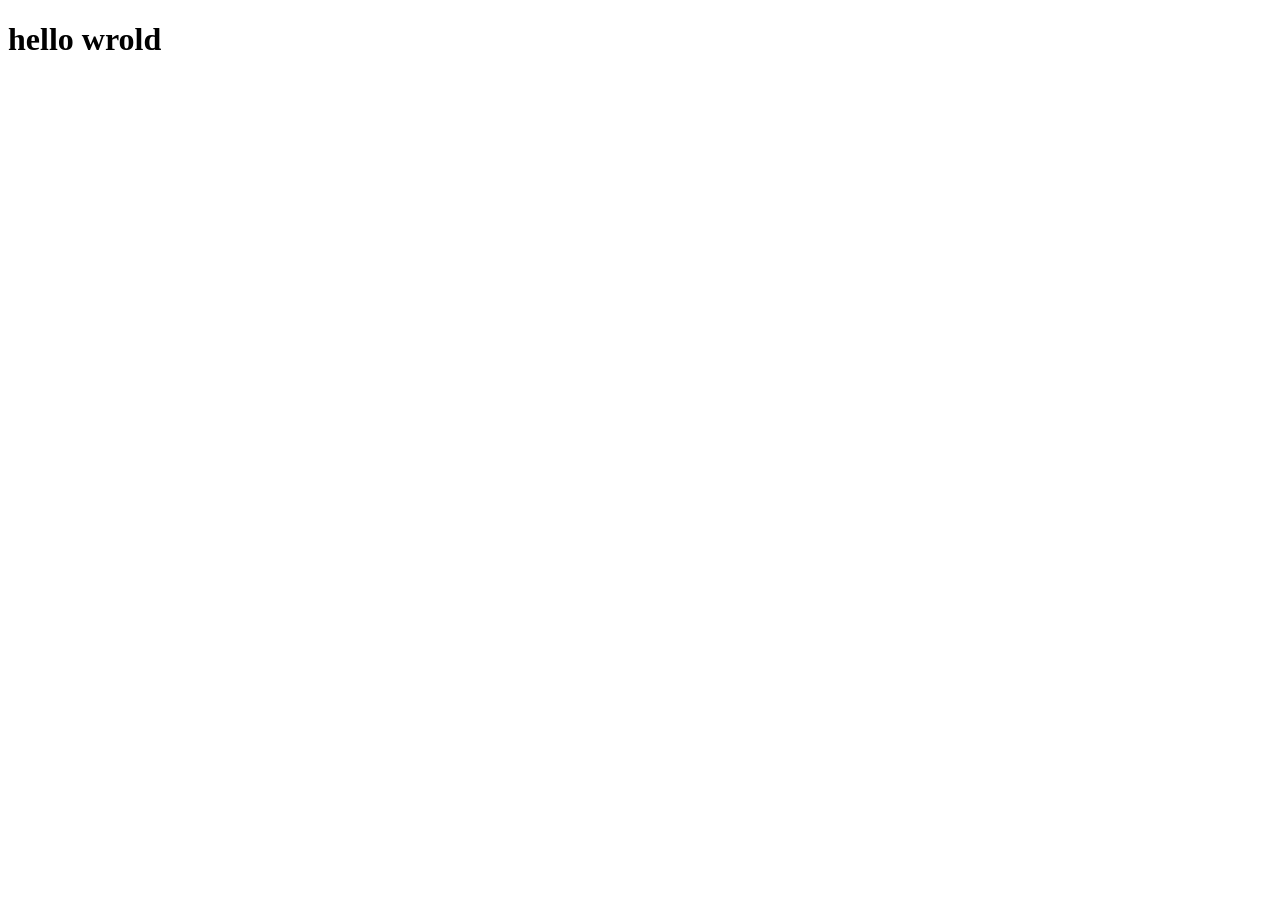
==== index.html @ a77c82dd "Added index.html" ====
<!DOCTYPE html>
<html lang="en">
<head>
    <meta charset="UTF-8">
    <meta name="viewport" content="width=device-width, initial-scale=1.0">
    <title>Document</title>
</head>
<body>
    <h1> hello wrold</h1>
</body>
</html>
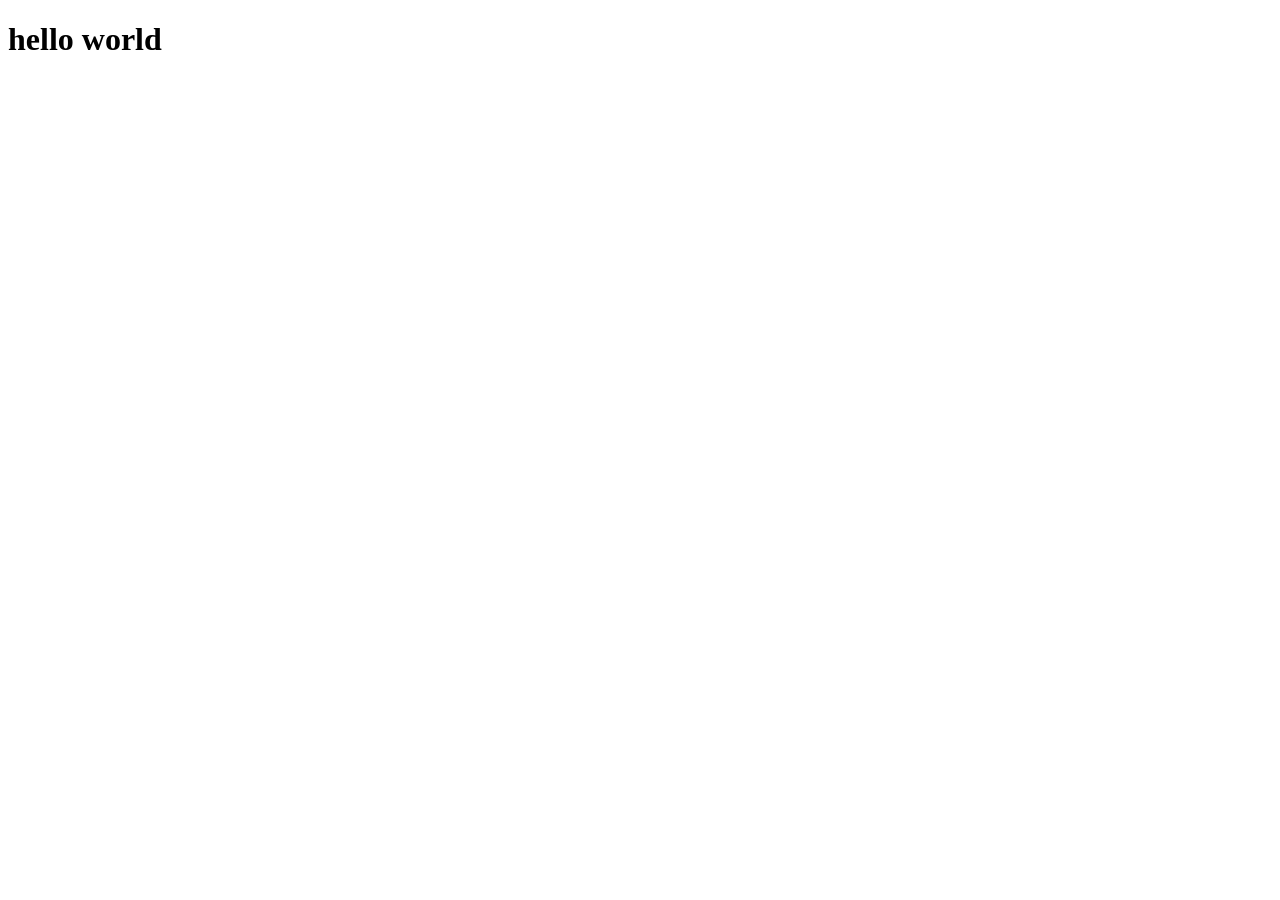
==== commit 175249b6: "typo fixed" ====
--- a/index.html
+++ b/index.html
@@ -6,6 +6,6 @@
     <title>Document</title>
 </head>
 <body>
-    <h1> hello wrold</h1>
+    <h1> hello world</h1>
 </body>
 </html>
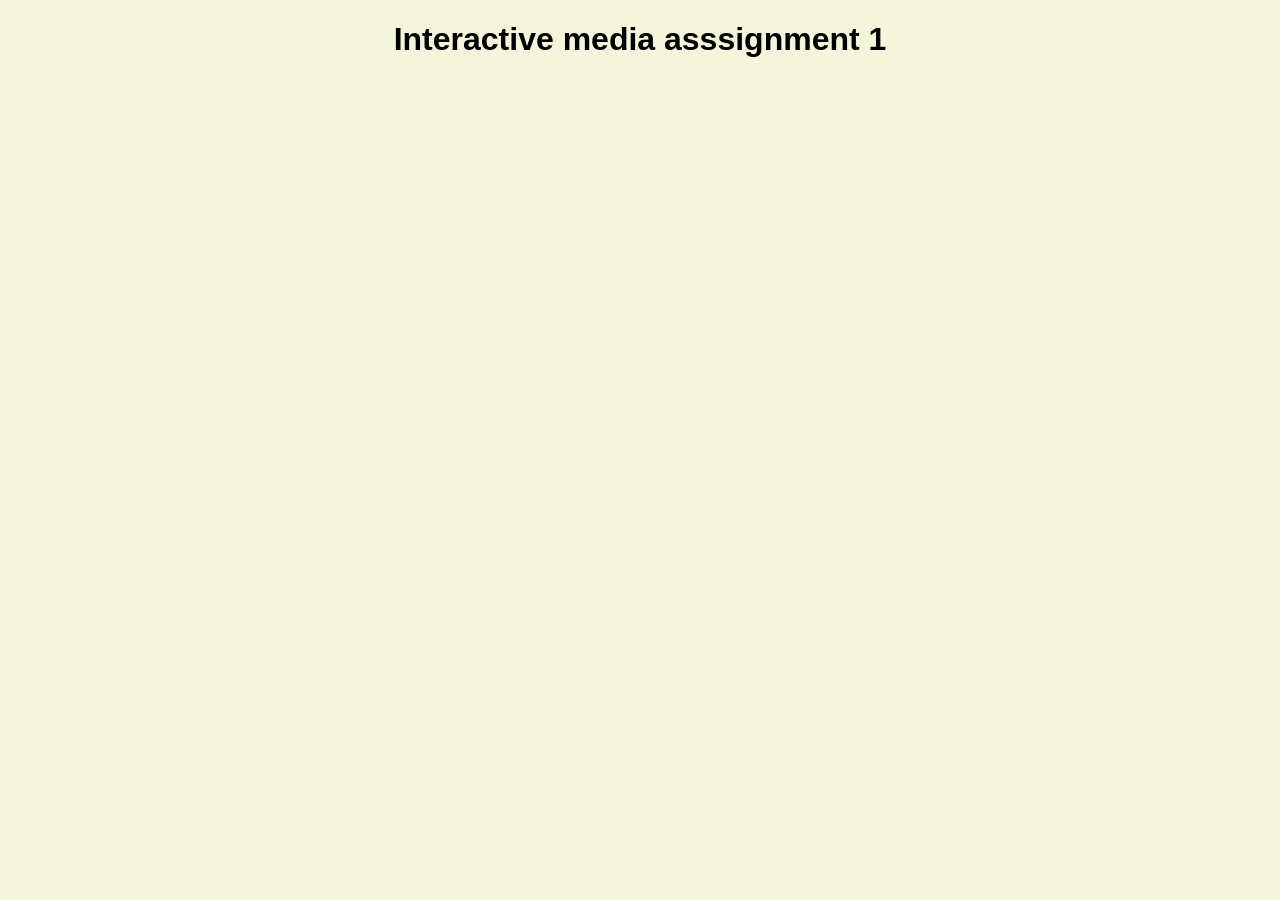
==== commit 08952c4c: "Update index.html" ====
--- a/index.html
+++ b/index.html
@@ -1,11 +1,25 @@
 <!DOCTYPE html>
 <html lang="en">
+   
 <head>
     <meta charset="UTF-8">
     <meta name="viewport" content="width=device-width, initial-scale=1.0">
-    <title>Document</title>
+    <title>Assignment 1</title>
+     <link rel="icon" type="image/png" href="./favicon.ico">
 </head>
 <body>
-    <h1> hello world</h1>
+    <h1> Interactive media asssignment 1</h1>
+    <style>  
+    body {
+        font-family: Arial, sans-serif;
+        margin: 0;
+        padding: 0;
+        background-color: beige;
+    }
+h1 { 
+    text-align: center;
+    color: black;
+}
+    </style>
 </body>
 </html>
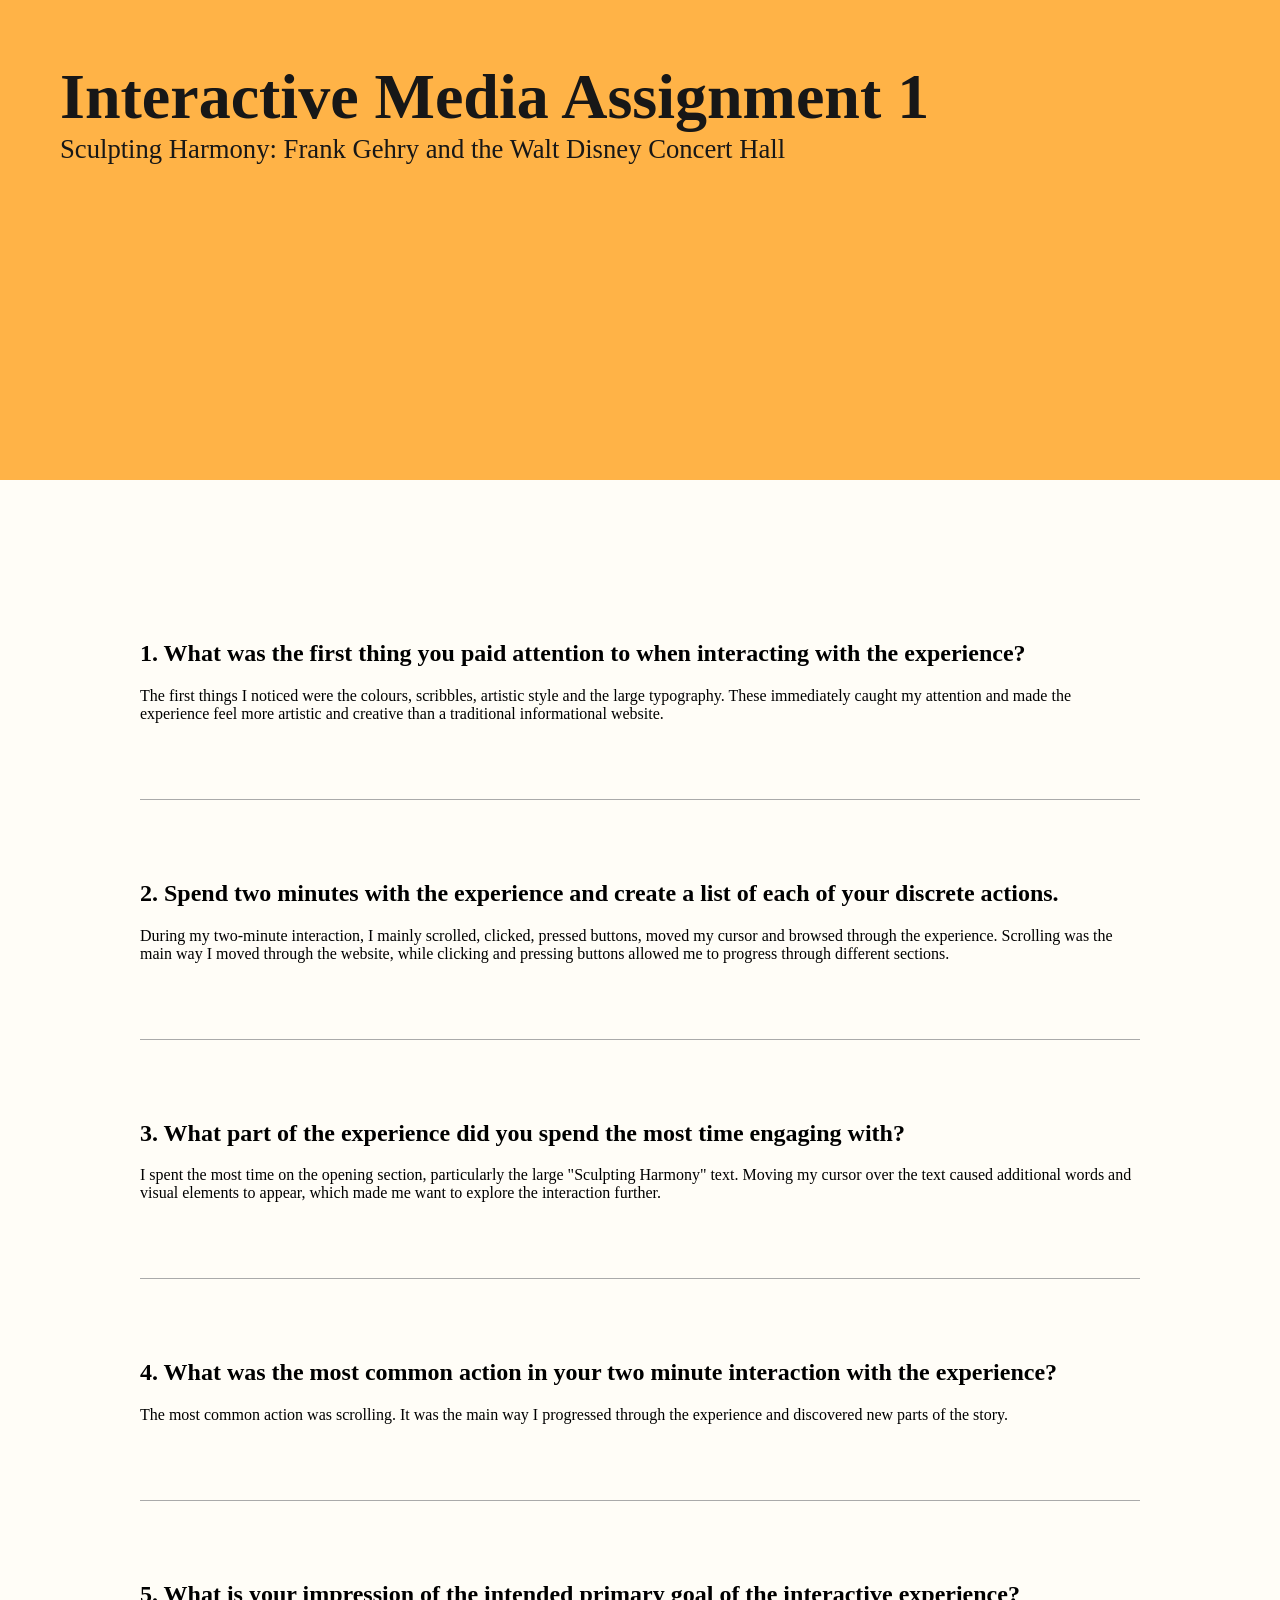
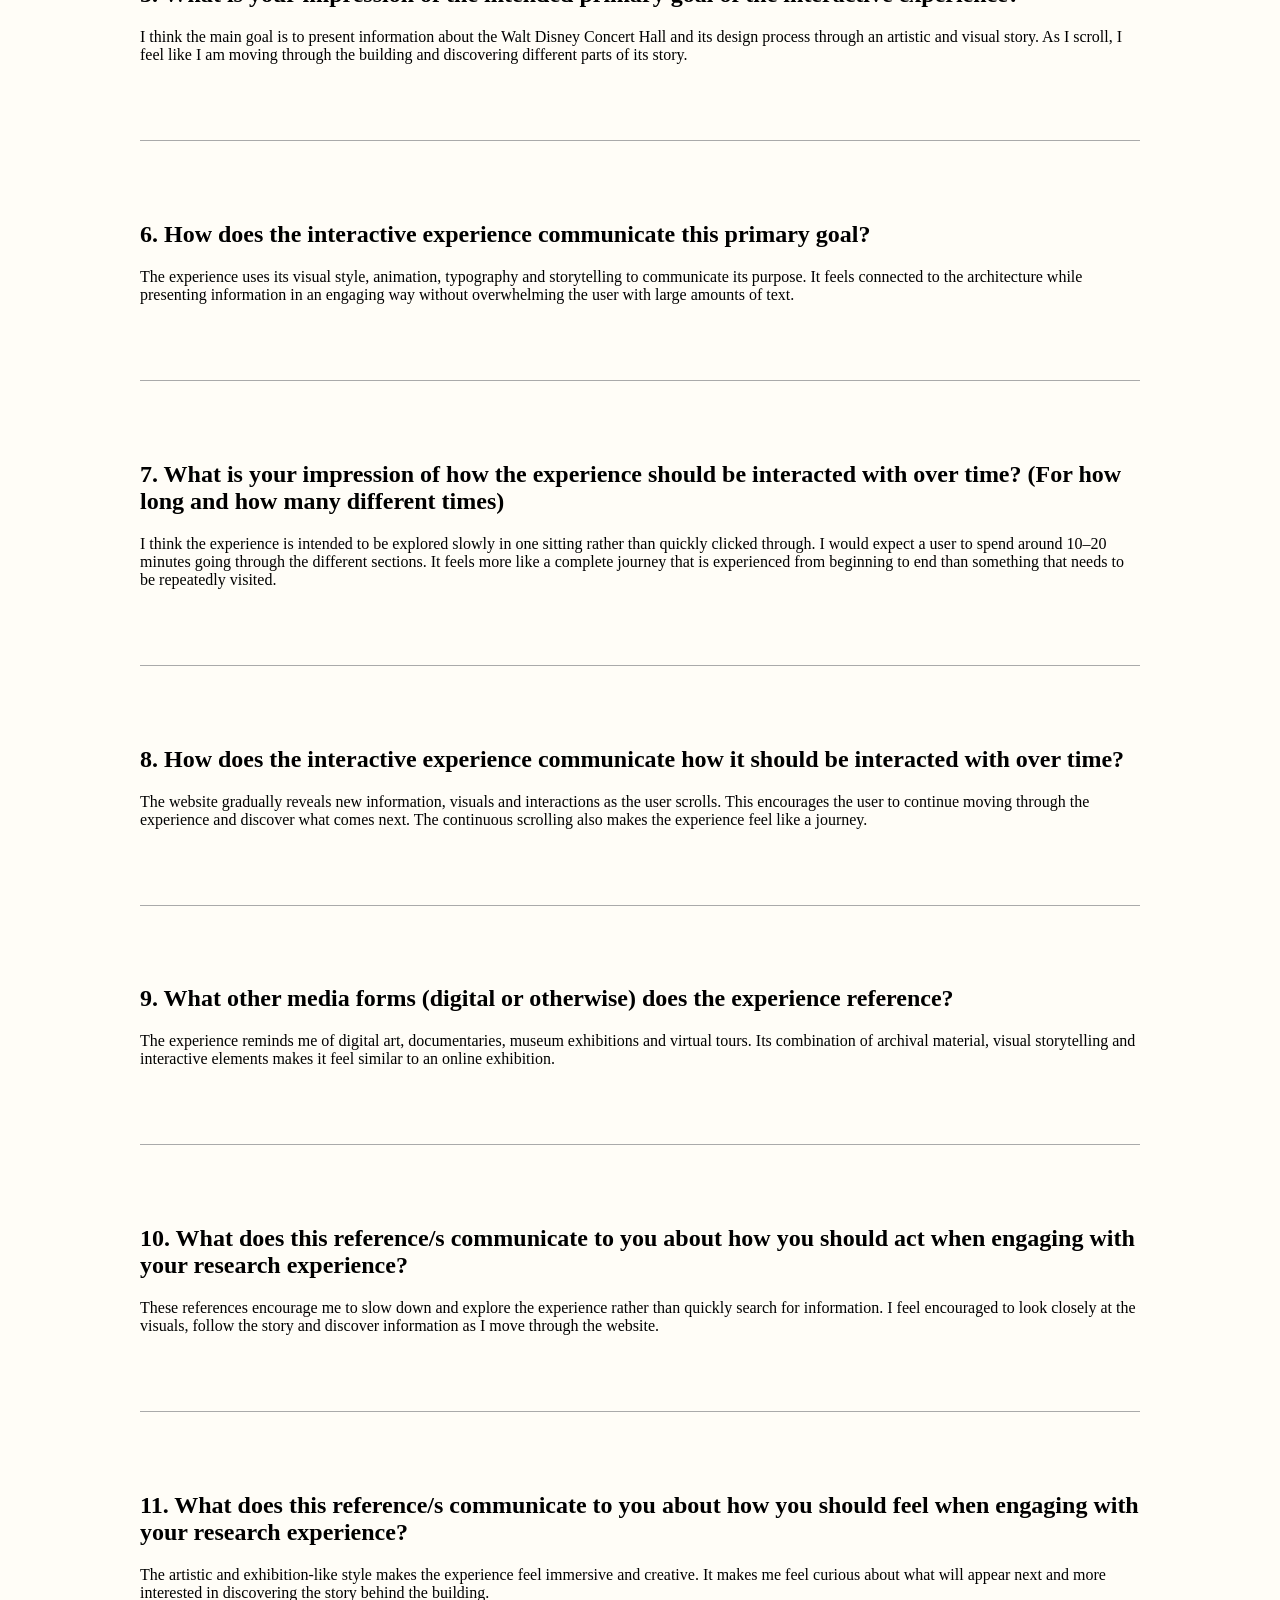
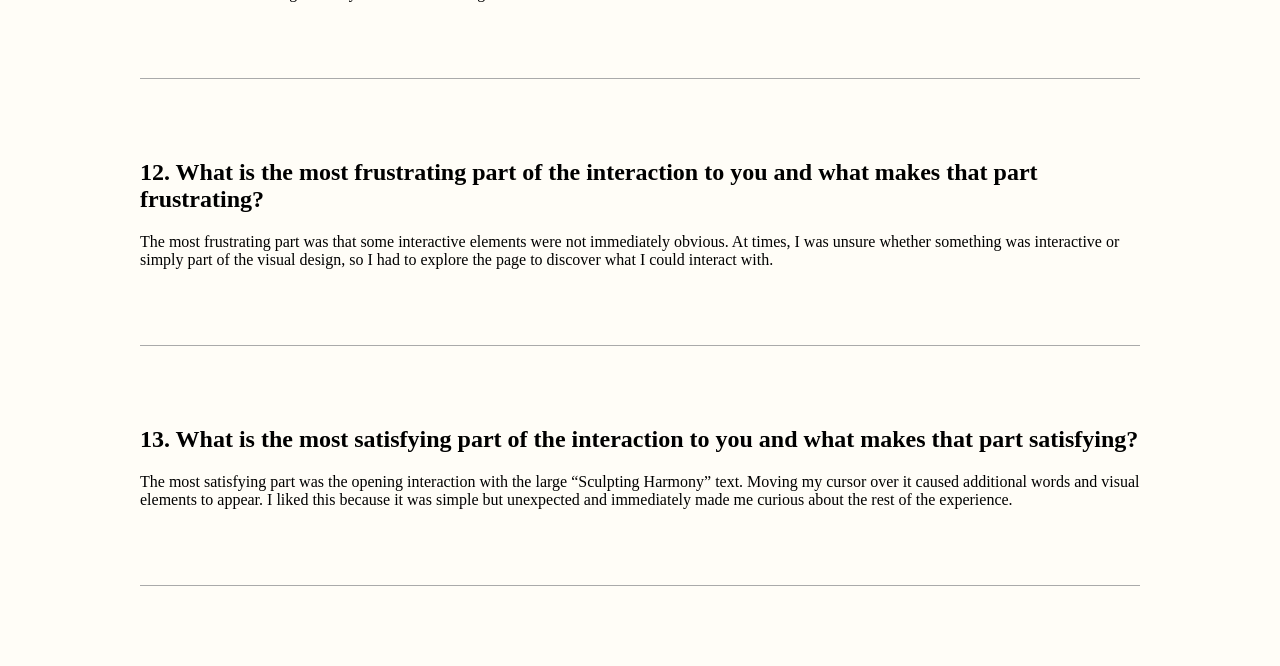
==== commit 77d918a5: "almost done i put all questions and answers, and finished the header, and the hero-title" ====
--- a/index.html
+++ b/index.html
@@ -1,25 +1,117 @@
 <!DOCTYPE html>
 <html lang="en">
-   
+
 <head>
     <meta charset="UTF-8">
     <meta name="viewport" content="width=device-width, initial-scale=1.0">
     <title>Assignment 1</title>
-     <link rel="icon" type="image/png" href="./favicon.ico">
+    <link rel="stylesheet" href="style.css">
 </head>
+
 <body>
-    <h1> Interactive media asssignment 1</h1>
-    <style>  
-    body {
-        font-family: Arial, sans-serif;
-        margin: 0;
-        padding: 0;
-        background-color: beige;
-    }
-h1 { 
-    text-align: center;
-    color: black;
-}
-    </style>
+
+    <header>
+        <h1>Interactive Media Assignment 1</h1>
+        <p>Sculpting Harmony: Frank Gehry and the Walt Disney Concert Hall</p>
+    </header>
+
+    <main>
+
+        <section>
+            <h2>1. What was the first thing you paid attention to when interacting with the experience?</h2>
+            <p>
+                The first things I noticed were the colours, scribbles, artistic style and the large typography.
+                These immediately caught my attention and made the experience feel more artistic and creative than
+                a traditional informational website.
+            </p>
+        </section>
+
+        <section>
+            <h2>2. Spend two minutes with the experience and create a list of each of your discrete actions.</h2>
+            <p>
+                During my two-minute interaction, I mainly scrolled, clicked, pressed buttons, moved my cursor and
+                browsed through the experience. Scrolling was the main way I moved through the website, while clicking
+                and pressing buttons allowed me to progress through different sections.
+            </p>
+        </section>
+
+        <section>
+            <h2>3. What part of the experience did you spend the most time engaging with?</h2>
+            <p>
+                I spent the most time on the opening section, particularly the large "Sculpting Harmony" text.
+                Moving my cursor over the text caused additional words and visual elements to appear, which made me
+                want to explore the interaction further.
+            </p>
+        </section>
+
+        <section>
+            <h2>4. What was the most common action in your two minute interaction with the experience?</h2>
+                <p>
+                    The most common action was scrolling. It was the main way I progressed through the experience and discovered new parts of the story.
+                </p>
+        </section>
+
+        <section>
+            <h2>5. What is your impression of the intended primary goal of the interactive experience?</h2>
+            <p>
+                I think the main goal is to present information about the Walt Disney Concert Hall and its design process through an artistic and visual story. As I scroll, I feel like I am moving through the building and discovering different parts of its story.
+            </p>
+        </section>
+
+        <section>
+            <h2>6. How does the interactive experience communicate this primary goal?</h2>
+            <p>
+                The experience uses its visual style, animation, typography and storytelling to communicate its purpose. It feels connected to the architecture while presenting information in an engaging way without overwhelming the user with large amounts of text.
+            </p>
+        </section>
+
+        <section>
+            <h2>7. What is your impression of how the experience should be interacted with over time? (For how long and how many different times)</h2>
+            <p>I think the experience is intended to be explored slowly in one sitting rather than quickly clicked through. I would expect a user to spend around 10–20 minutes going through the different sections. It feels more like a complete journey that is experienced from beginning to end than something that needs to be repeatedly visited.</p>
+        </section>
+
+        <section>
+            <h2>8. How does the interactive experience communicate how it should be interacted with over time?</h2>
+            <p>
+                The website gradually reveals new information, visuals and interactions as the user scrolls. This encourages the user to continue moving through the experience and discover what comes next. The continuous scrolling also makes the experience feel like a journey.
+            </p>
+        </section>
+
+        <section>
+            <h2>9. What other media forms (digital or otherwise) does the experience reference?</h2>
+            <p>
+                The experience reminds me of digital art, documentaries, museum exhibitions and virtual tours. Its combination of archival material, visual storytelling and interactive elements makes it feel similar to an online exhibition.
+
+            </p>
+        </section>
+
+        <section>
+            <h2>10. What does this reference/s communicate to you about how you should act when engaging with your research experience?</h2>
+            <p>
+                These references encourage me to slow down and explore the experience rather than quickly search for information. I feel encouraged to look closely at the visuals, follow the story and discover information as I move through the website.
+            </p>
+        </section>
+
+        <section>
+            <h2>11. What does this reference/s communicate to you about how you should feel when engaging with your research experience?</h2>
+            <p>
+                The artistic and exhibition-like style makes the experience feel immersive and creative. It makes me feel curious about what will appear next and more interested in discovering the story behind the building.
+            </p>
+        </section>
+
+        <section>
+            <h2>12. What is the most frustrating part of the interaction to you and what makes that part frustrating?</h2>
+            <p>
+                The most frustrating part was that some interactive elements were not immediately obvious. At times, I was unsure whether something was interactive or simply part of the visual design, so I had to explore the page to discover what I could interact with.
+            </p>
+        </section>
+
+        <section>
+            <h2>13. What is the most satisfying part of the interaction to you and what makes that part satisfying?</h2>
+            <p>The most satisfying part was the opening interaction with the large “Sculpting Harmony” text. Moving my cursor over it caused additional words and visual elements to appear. I liked this because it was simple but unexpected and immediately made me curious about the rest of the experience.</p>
+        </section>
+    </main>
+
 </body>
+
 </html>
--- a/style.css
+++ b/style.css
@@ -0,0 +1,51 @@
+/* first i started with putting every section that i'm gonna work on "body,header, main, section but empty, so i can understand and structure everything clearly as a begginer */
+
+:root {
+    --orange: #FFB347;
+    --black: black;
+    --cream: #FFFDF7;;
+}
+
+body {
+    margin: 0;
+    background-color: var(--cream);
+    color: var(--black);
+}
+
+header {
+    background-color: var(--orange);
+    color: #171717;
+    min-height: 40vh;
+    padding: 60px;
+    font-size: 2rem;
+
+}
+
+header h1 {
+    margin: 0;
+
+}
+
+header p {
+    margin: 0;
+    font-size: smaller;
+}
+
+main {
+    max-width: 1000px;
+    margin: 0 auto;
+    padding: 80px 40px;
+}
+
+section {
+    padding: 60px 0;
+    border-bottom: 1px solid #aaa;
+}
+
+section h2 {
+
+}
+
+section p {
+
+}
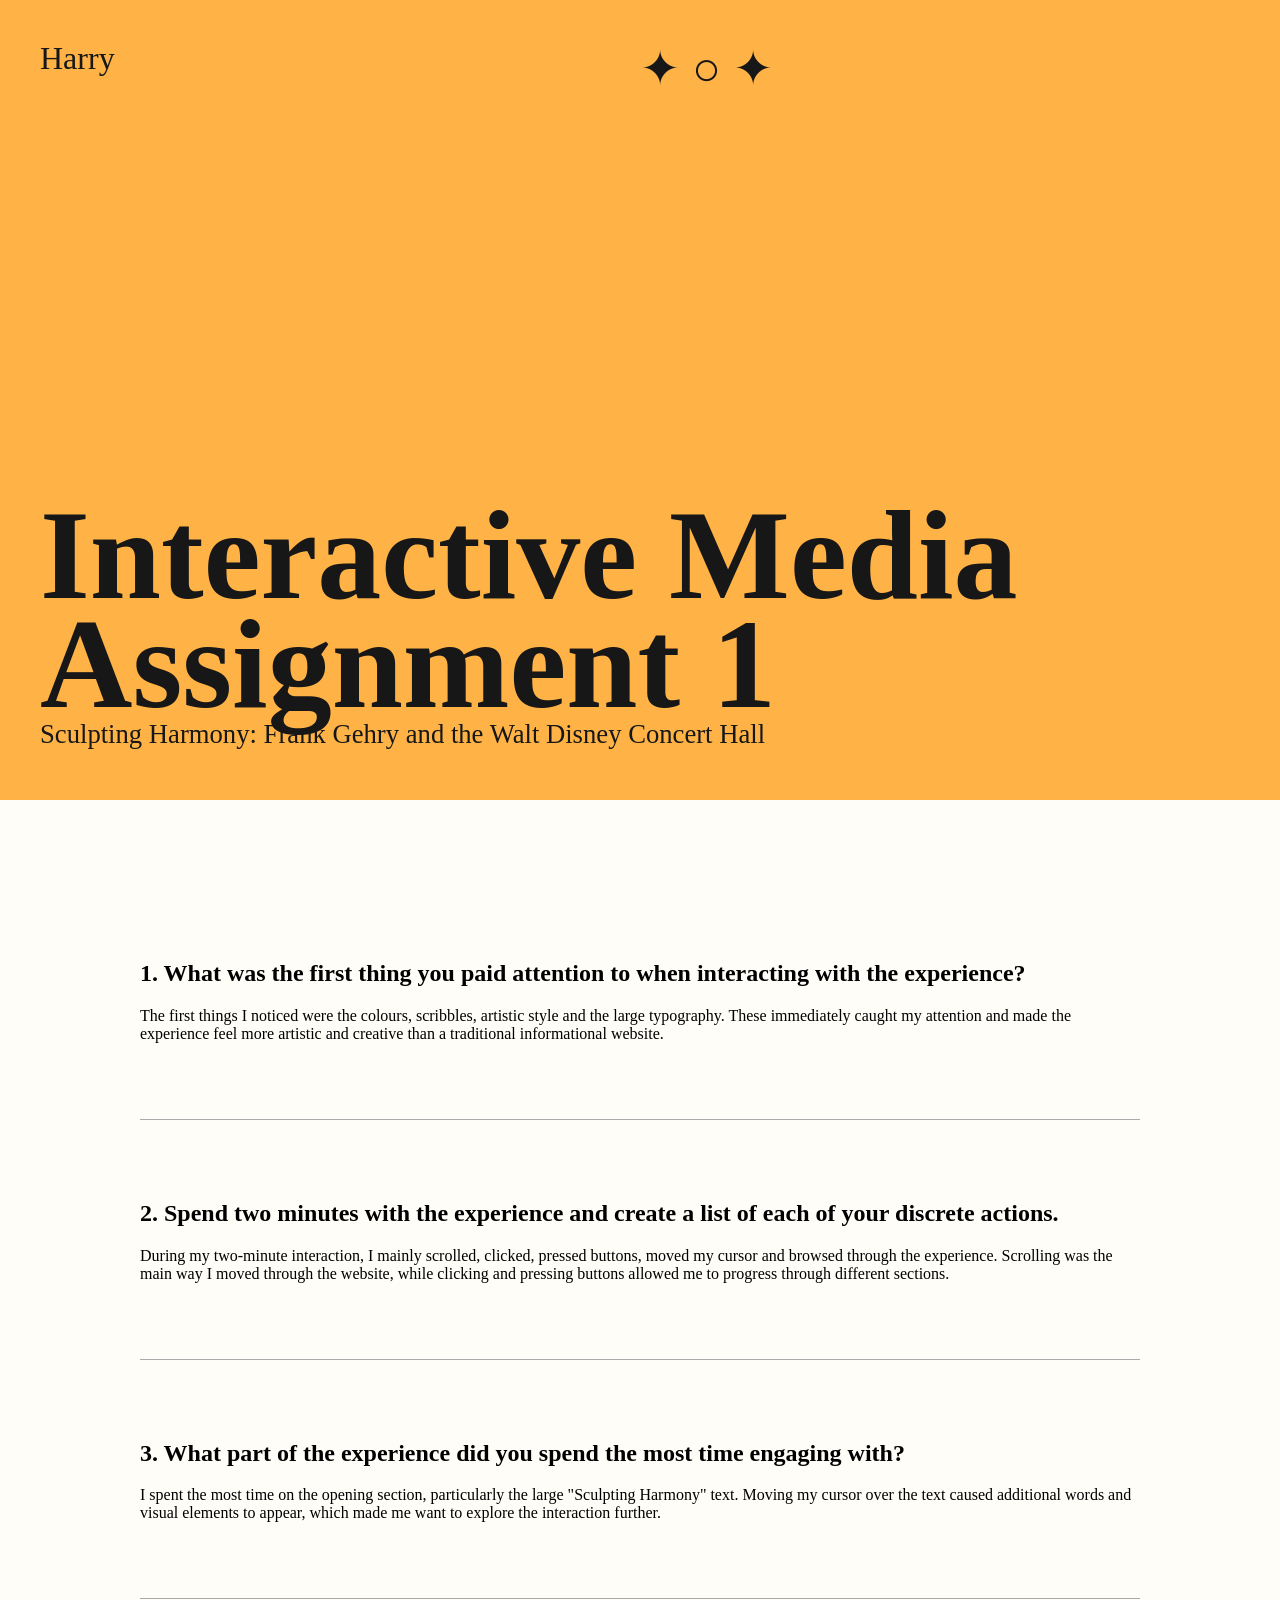
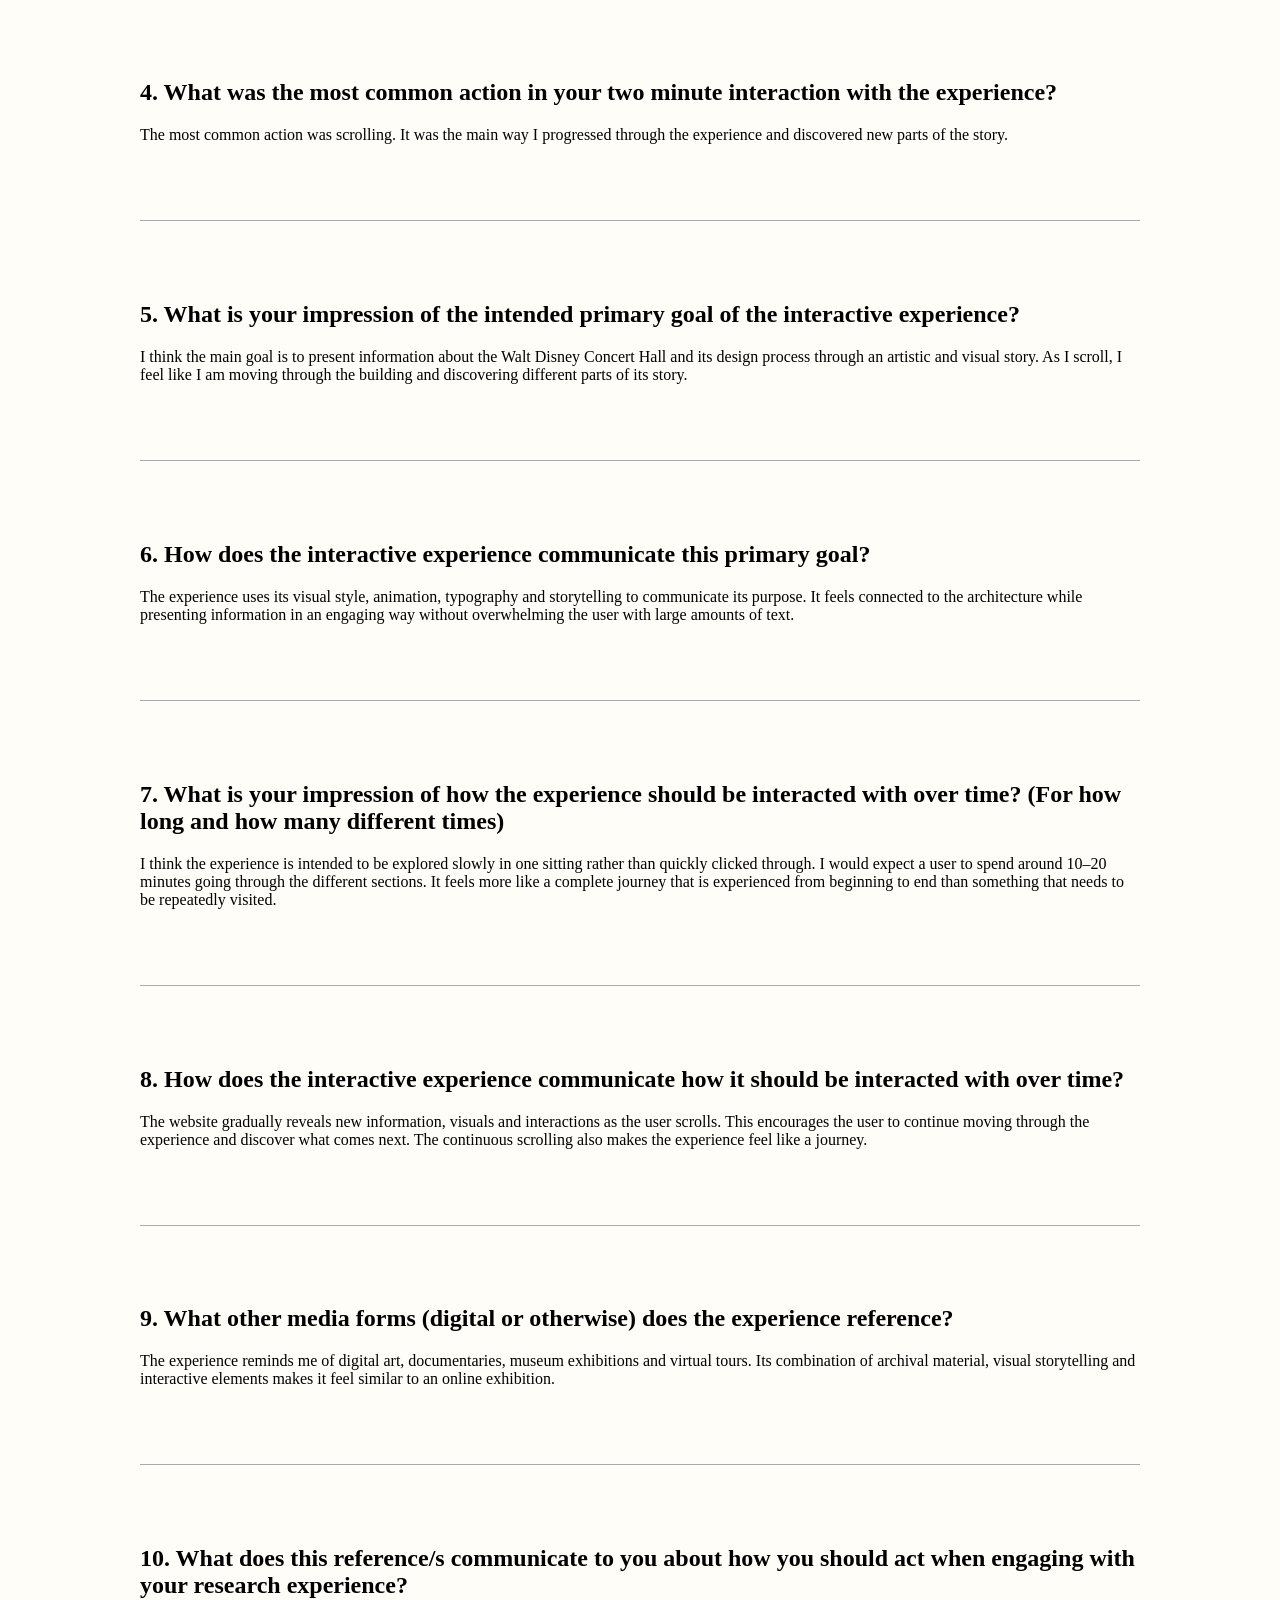
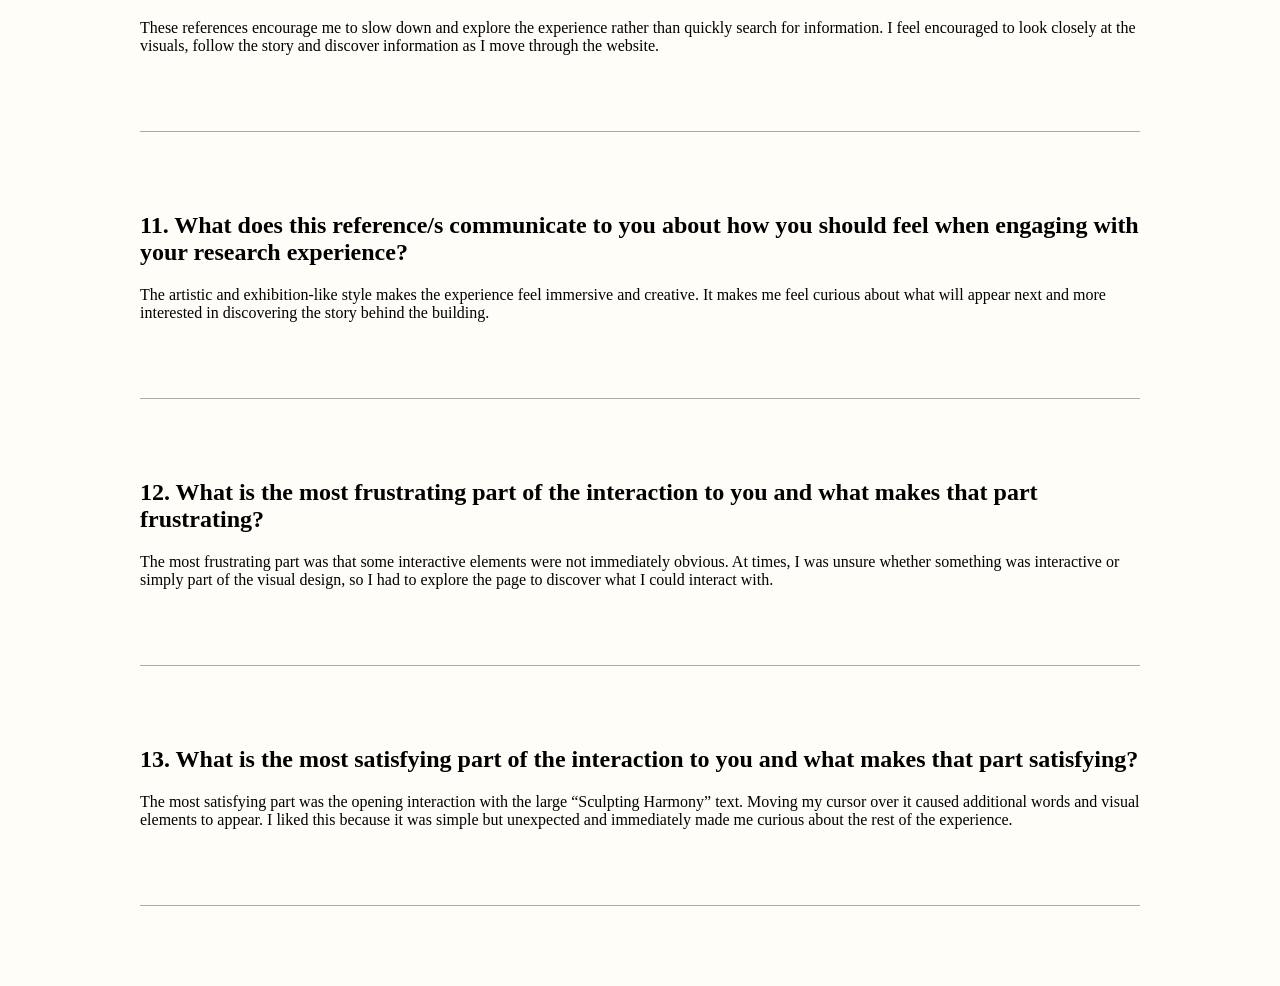
==== commit c2c16e5c: "edtis" ====
--- a/index.html
+++ b/index.html
@@ -10,10 +10,22 @@
 
 <body>
 
-    <header>
+   <header>
+
+    <p class="name">Harry</p>
+
+    <div class="design">
+        <span>✦</span>
+        <span>○</span>
+        <span>✦</span>
+    </div>
+
+    <div class="hero-title">
         <h1>Interactive Media Assignment 1</h1>
         <p>Sculpting Harmony: Frank Gehry and the Walt Disney Concert Hall</p>
-    </header>
+    </div>
+
+</header>
 
     <main>
 
--- a/style.css
+++ b/style.css
@@ -15,15 +15,39 @@
 header {
     background-color: var(--orange);
     color: #171717;
-    min-height: 40vh;
-    padding: 60px;
+    min-height: 80vh;
+    padding: 40px;
+    font-size: 3rem;
+
+    position: relative;
+}
+
+.name {
+    position: absolute;
+    top: 40px;
+    left: 40px;
     font-size: 2rem;
+}
 
+.design {
+    position: absolute;
+    top: 40px;
+    left: 50%;
 }
+
+.hero-title {
+    position: absolute;
+    bottom: 50px;
+    left: 40px;
+    margin: 0;
+    font-size: 2rem;
+}
+
 
 header h1 {
     margin: 0;
-
+    font-size: 8rem;
+    line-height: 0.85;
 }
 
 header p {
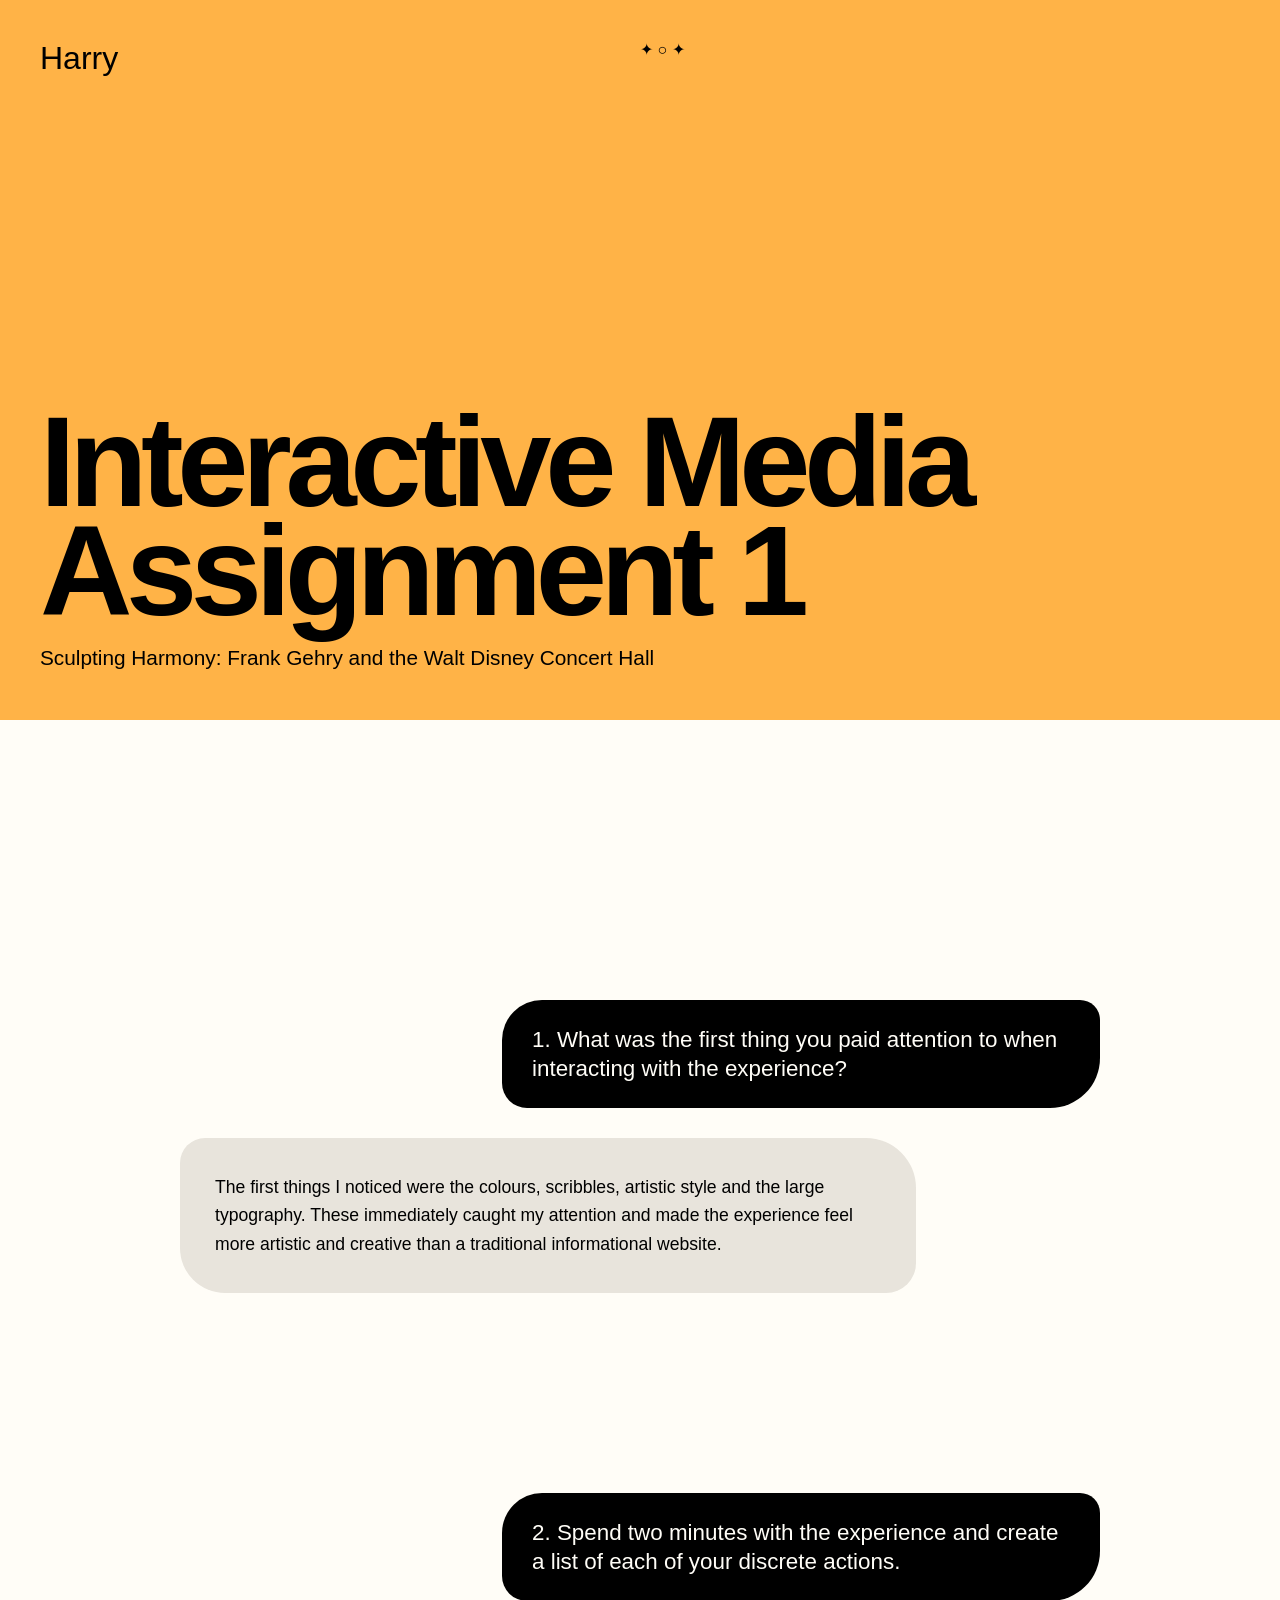
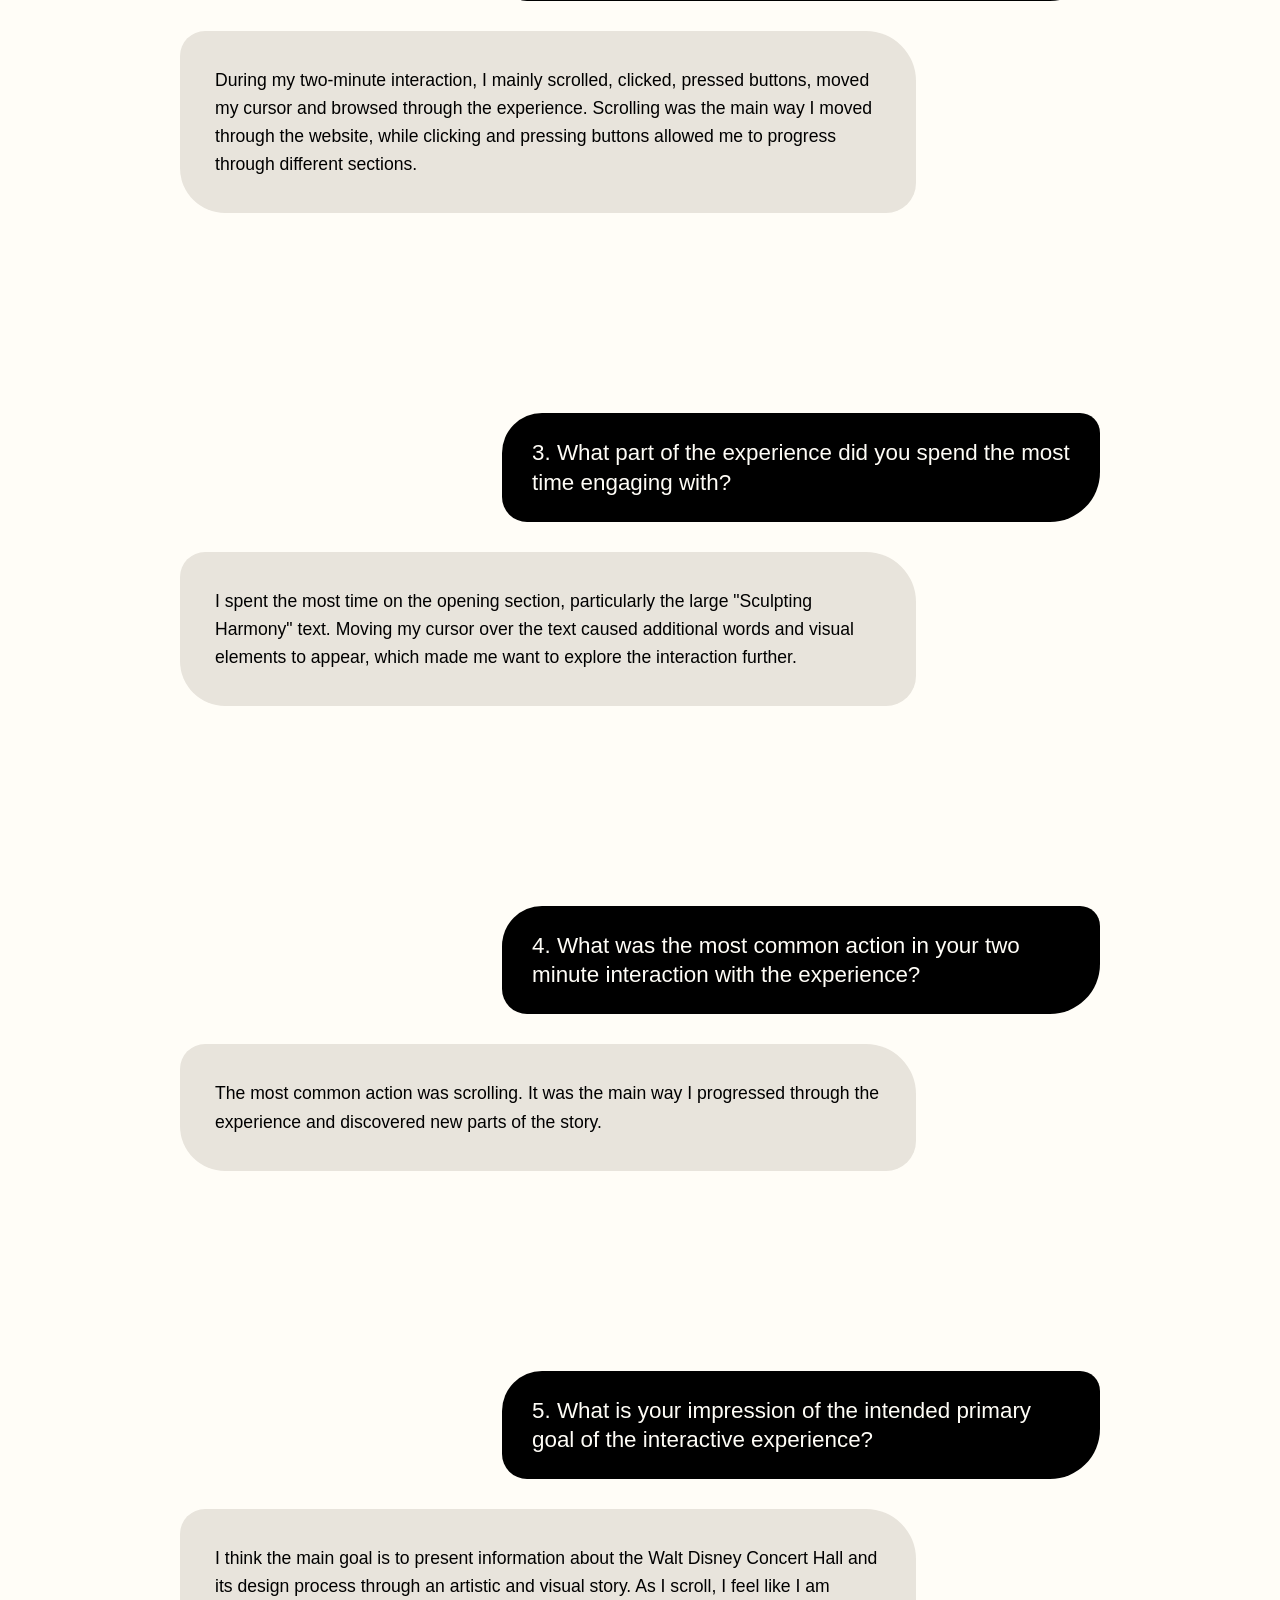
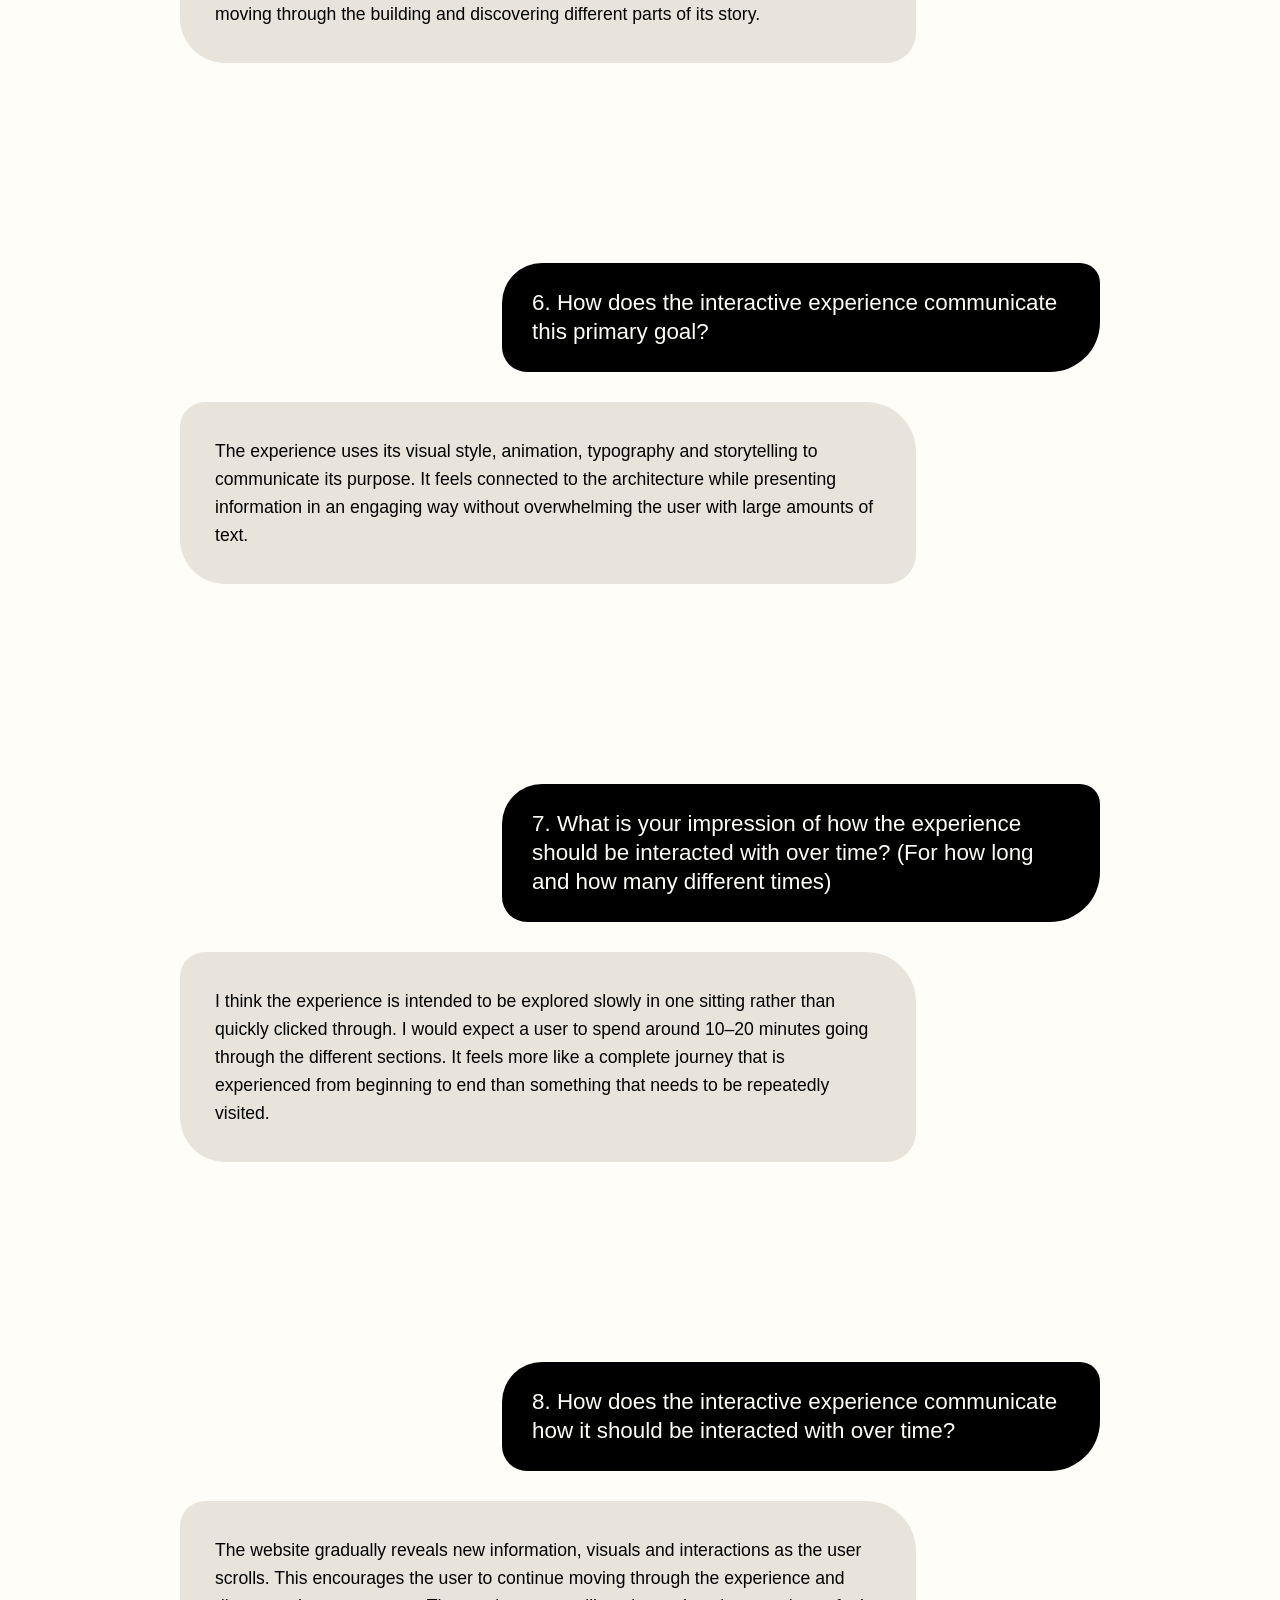
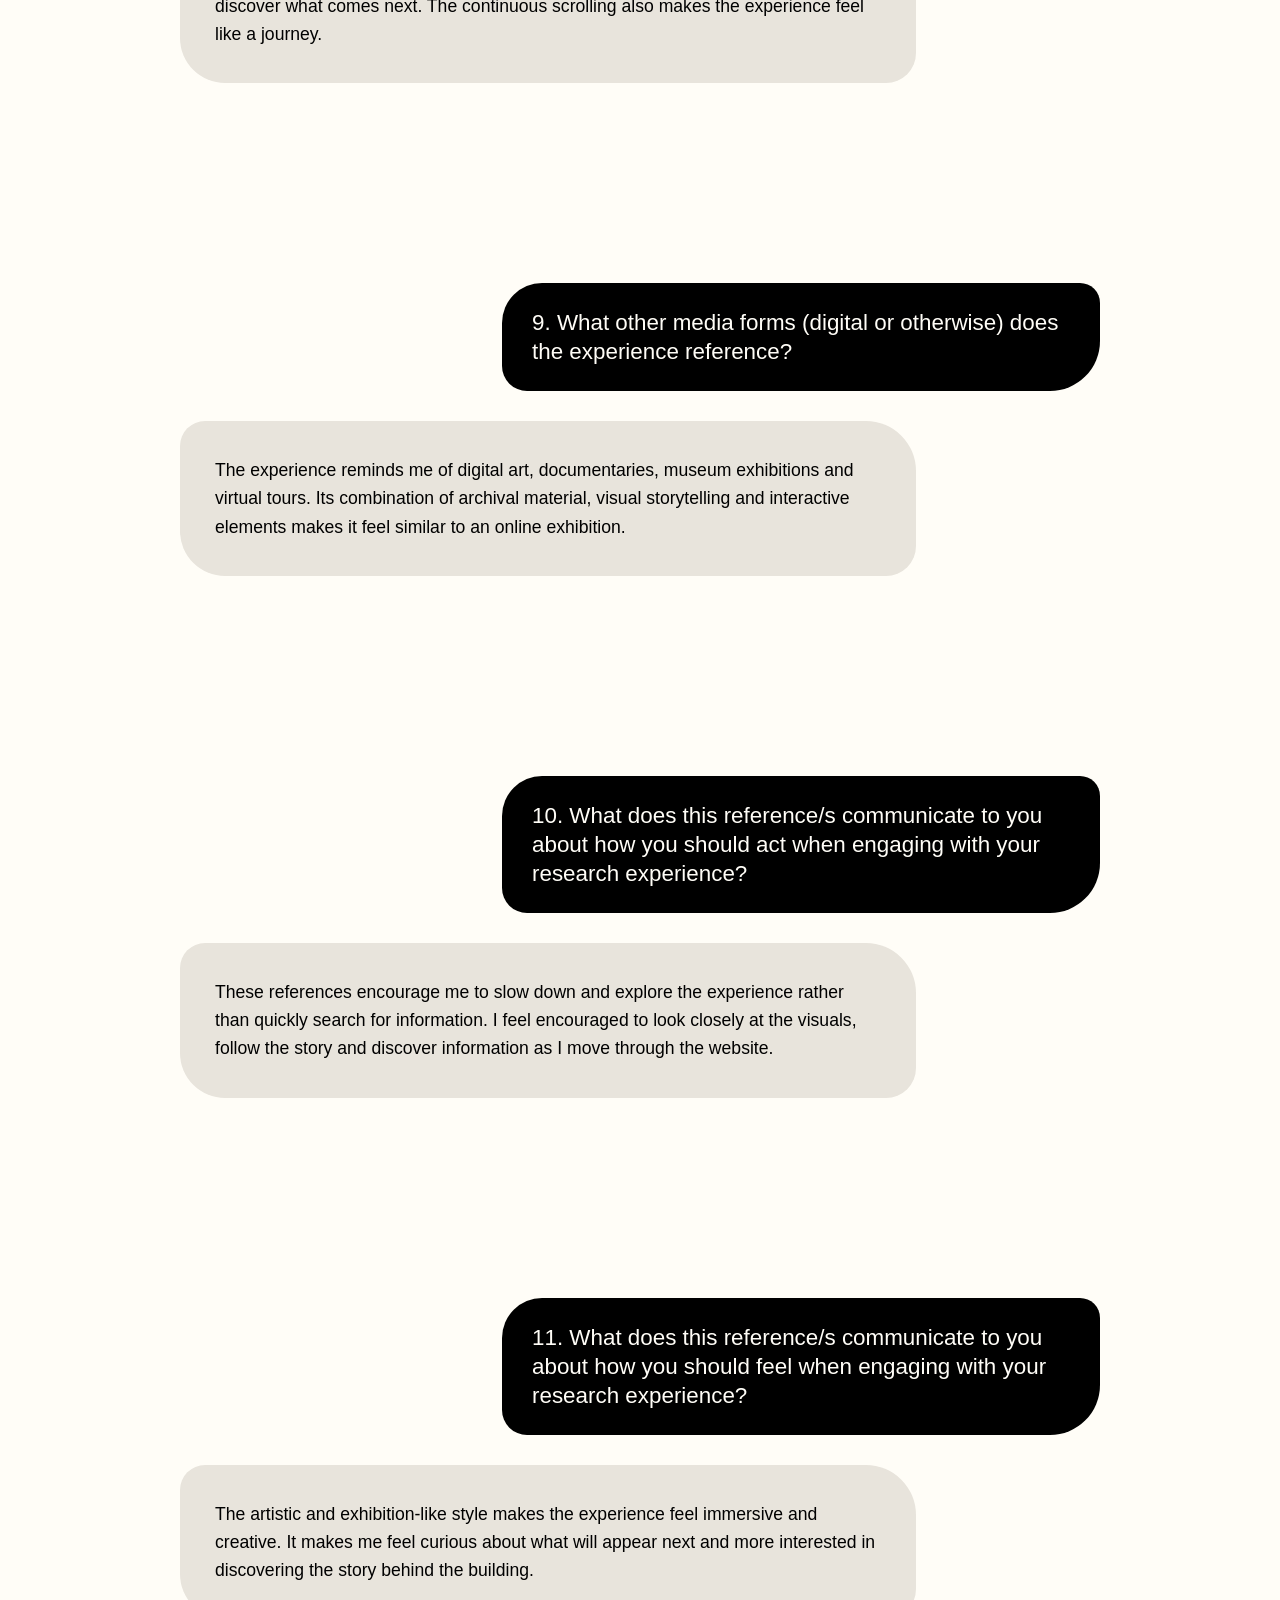
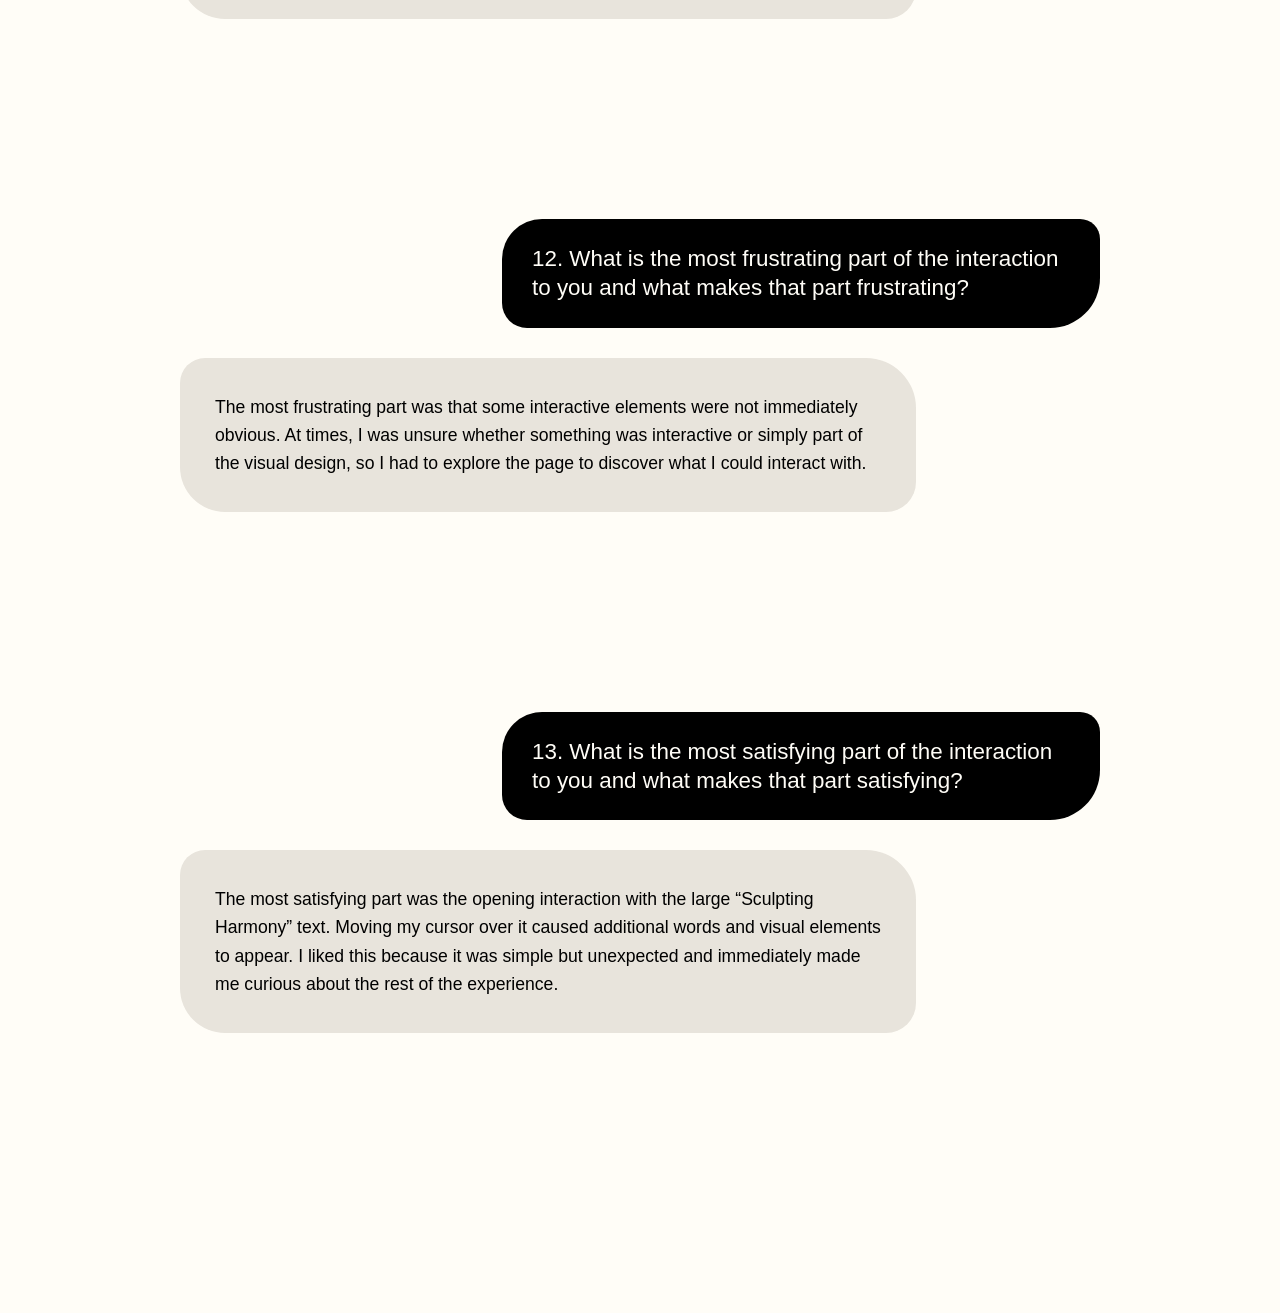
==== commit b1fbca4a: "finished" ====
--- a/index.html
+++ b/index.html
@@ -9,6 +9,13 @@
 </head>
 
 <body>
+    <!--
+The header is designed as a strong visual introduction to the
+research experience. I chose to separate my name, decorative
+elements and title so each part can be positioned independently
+with CSS. This allows the opening to feel more like an editorial
+composition than a standard webpage heading.
+-->
 
    <header>
 
@@ -26,6 +33,14 @@
     </div>
 
 </header>
+<!--
+Each response is contained in its own section because the
+questions are separate pieces of research. Using section,
+heading and paragraph elements also gives the document a clear
+semantic structure rather than treating the whole page as one
+large block of text.
+-->
+<section>
 
     <main>
 
--- a/style.css
+++ b/style.css
@@ -1,33 +1,61 @@
-/* first i started with putting every section that i'm gonna work on "body,header, main, section but empty, so i can understand and structure everything clearly as a begginer */
+/*
+I started by creating colour variables so I can easily change
+the main colours of the website from one place. I chose orange
+for the header because it was one of the first things I noticed
+when looking at the Sculpting Harmony website. 
+*/
 
 :root {
     --orange: #FFB347;
-    --black: black;
-    --cream: #FFFDF7;;
-}
+    --black: #000000;
+    --cream: #FFFDF7;
+    --stone: #E8E4DC;
+}
+
+
+/*
+I removed the default margin from the body so the orange header
+can reach the very edges of the browser. I am also using Arial
+instead of importing an external font because the assignment
+does not allow external CSS libraries or stylesheets.
+*/
 
 body {
     margin: 0;
     background-color: var(--cream);
     color: var(--black);
-}
+    font-family: Arial, sans-serif;
+}
+
 
 header {
     background-color: var(--orange);
-    color: #171717;
+    color: var(--black);
     min-height: 80vh;
     padding: 40px;
-    font-size: 3rem;
-
     position: relative;
-}
+    box-sizing: border-box;
+}
+
+
+/*
+I placed my name in the top-left corner trying to coppy the reference webstie.
+*/
 
 .name {
     position: absolute;
     top: 40px;
     left: 40px;
+    margin: 0;
     font-size: 2rem;
 }
+
+
+/*
+I added simple shapes to the top of the header because I wanted
+to bring some of the playful and artistic feeling from the
+reference website into my own page.
+*/
 
 .design {
     position: absolute;
@@ -35,41 +63,141 @@
     left: 50%;
 }
 
+.circle {
+    width: 90px;
+    height: 90px;
+    border: 2px solid var(--black);
+    border-radius: 50%;
+}
+
+.circle.small {
+    width: 25px;
+    height: 25px;
+}
+
+.line {
+    width: 120px;
+    height: 2px;
+    background-color: var(--black);
+    transform: rotate(-20deg);
+}
+
+
+/*
+I positioned the title at the bottom of the orange section
+because I liked how the reference website uses large text
+as an important part of the opening visual.
+*/
+
 .hero-title {
     position: absolute;
     bottom: 50px;
     left: 40px;
     margin: 0;
-    font-size: 2rem;
-}
-
+}
+
+
+/*
+I used a very large heading to create a strong visual hierarchy.
+*/
 
 header h1 {
     margin: 0;
-    font-size: 8rem;
+    font-size: clamp(4rem, 10vw, 9rem);
     line-height: 0.85;
-}
-
-header p {
-    margin: 0;
-    font-size: smaller;
-}
+    letter-spacing: -0.05em;
+}
+
+
+/* This controls the smaller text underneath the main title. */
+
+.hero-title p {
+    margin: 20px 0 0;
+    font-size: 1.3rem;
+}
+
+
+/*
+I kept the main content narrower than the full screen because
+very long lines of text can be harder to read. The extra space
+around the content also gives the page a more open feeling.
+*/
 
 main {
     max-width: 1000px;
     margin: 0 auto;
     padding: 80px 40px;
-}
+    box-sizing: border-box;
+}
+
+
+/*
+Each section contains one question and its answer. I used a large
+amount of vertical spacing because I did not want all thirteen
+questions to look like one long block of text.
+*/
 
 section {
-    padding: 60px 0;
-    border-bottom: 1px solid #aaa;
-}
+    padding: 100px 0;
+    position: relative;
+}
+
+
+/*
+I made the questions black and rounded because I wanted them to
+look slightly like chat bubbles. This connects to the idea that
+the page is presenting my responses as a conversation with the
+interactive experience I researched.
+*/
 
 section h2 {
-
-}
+    background-color: var(--black);
+    color: var(--cream);
+    padding: 25px 30px;
+    border-radius: 40px 20px 50px 25px;
+    font-size: 1.4rem;
+    line-height: 1.3;
+    font-weight: 500;
+    margin: 0 35% 30px 0;
+}
+
+
+/*
+I originally considered using orange for the answers, but it
+made the page feel too bright because the header already uses
+orange. I chose a soft stone colour instead so the answers are
+still separated from the questions without competing with the
+main orange section.
+*/
 
 section p {
-
-}+    background-color: var(--stone);
+    color: var(--black);
+    padding: 35px;
+    border-radius: 25px 50px 30px 45px;
+    font-size: 1.1rem;
+    line-height: 1.6;
+    margin: 0 0 0 20%;
+}
+
+
+/*
+I moved every second question and answer to the opposite side.
+I did this because having all the bubbles in exactly the same
+position felt repetitive. Alternating them gives the page more
+movement as the user scrolls through the responses.
+*/
+
+section:nth-child(even) h2 {
+    margin-left: 35%;
+    margin-right: 0;
+}
+
+section:nth-child(even) p {
+    margin-left: 0;
+    margin-right: 20%;
+}
+/*
+AI acknowledgement: I used AI while developing this page
+to help me understand CSS properties, troubleshoot problems.
+*/
